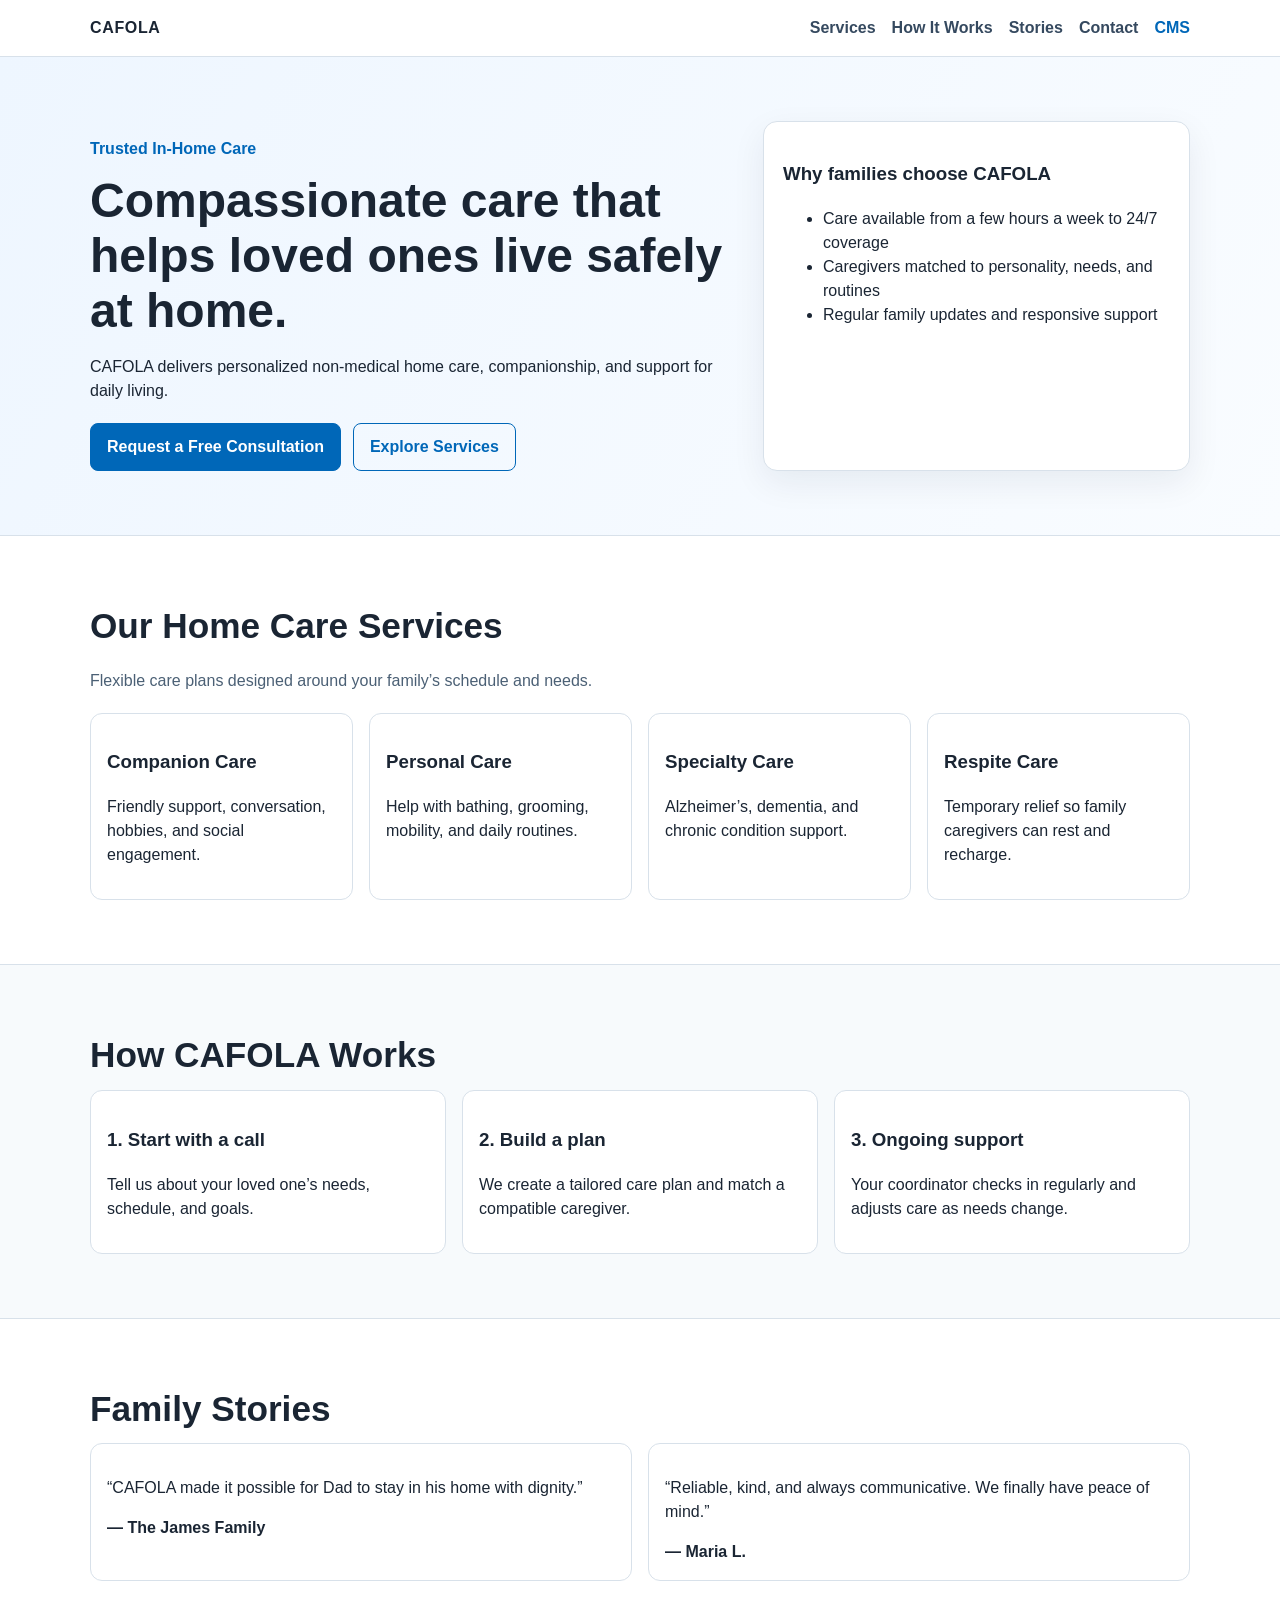
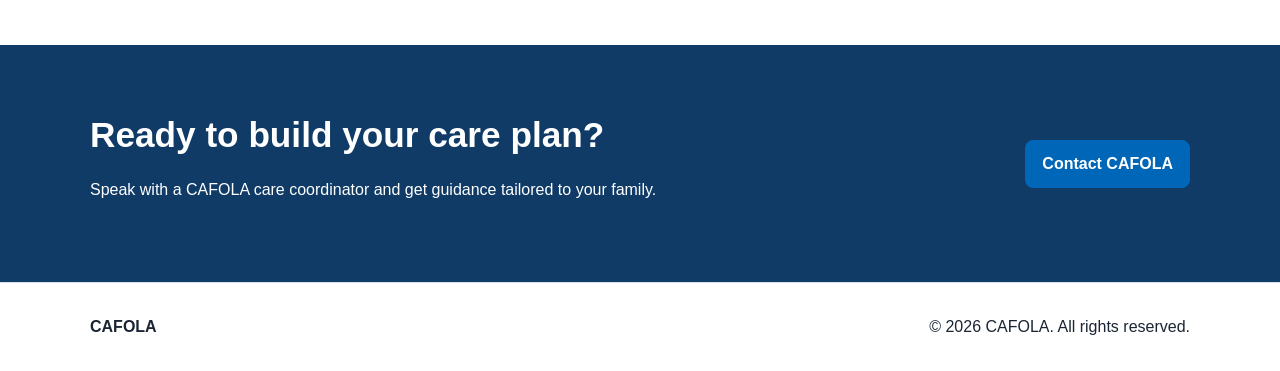
==== index.html @ 616df7af "Build CAFOLA site clone with browser-based custom CMS" ====
<!doctype html>
<html lang="en">
<head>
  <meta charset="UTF-8" />
  <meta name="viewport" content="width=device-width, initial-scale=1.0" />
  <title>CAFOLA | In-Home Senior Care</title>
  <link rel="stylesheet" href="styles.css" />
</head>
<body>
  <header class="site-header">
    <div class="container nav-wrap">
      <a class="brand" href="#">CAFOLA</a>
      <nav>
        <a href="#services">Services</a>
        <a href="#how">How It Works</a>
        <a href="#stories">Stories</a>
        <a href="#contact">Contact</a>
        <a class="admin-link" href="admin.html">CMS</a>
      </nav>
    </div>
  </header>

  <section class="hero">
    <div class="container hero-grid">
      <div>
        <p class="eyebrow" id="hero-eyebrow">Trusted In‑Home Care</p>
        <h1 id="hero-title">Compassionate care that helps loved ones live safely at home.</h1>
        <p id="hero-subtitle">CAFOLA delivers personalized non-medical home care, companionship, and support for daily living.</p>
        <div class="hero-actions">
          <a class="btn primary" href="#contact">Request a Free Consultation</a>
          <a class="btn" href="#services">Explore Services</a>
        </div>
      </div>
      <div class="hero-card">
        <h3>Why families choose CAFOLA</h3>
        <ul id="hero-bullets"></ul>
      </div>
    </div>
  </section>

  <section id="services" class="section container">
    <h2>Our Home Care Services</h2>
    <p class="section-intro">Flexible care plans designed around your family’s schedule and needs.</p>
    <div class="cards" id="services-grid"></div>
  </section>

  <section id="how" class="section alt">
    <div class="container">
      <h2>How CAFOLA Works</h2>
      <div class="steps" id="steps-grid"></div>
    </div>
  </section>

  <section id="stories" class="section container">
    <h2>Family Stories</h2>
    <div class="testimonials" id="testimonials-grid"></div>
  </section>

  <section id="contact" class="section cta">
    <div class="container cta-wrap">
      <div>
        <h2 id="cta-title">Ready to build your care plan?</h2>
        <p id="cta-subtitle">Speak with a CAFOLA care coordinator and get guidance tailored to your family.</p>
      </div>
      <a class="btn primary" href="mailto:hello@cafola.org">Contact CAFOLA</a>
    </div>
  </section>

  <footer class="site-footer">
    <div class="container footer-wrap">
      <strong>CAFOLA</strong>
      <p>© <span id="year"></span> CAFOLA. All rights reserved.</p>
    </div>
  </footer>

  <script src="app.js"></script>
</body>
</html>
---- styles.css ----
:root {
  --bg: #f7fafc;
  --ink: #1a2533;
  --brand: #0067b8;
  --brand-dark: #00487f;
  --card: #ffffff;
  --line: #d8e1ea;
}
* { box-sizing: border-box; }
body {
  margin: 0;
  font-family: Inter, Segoe UI, Roboto, Arial, sans-serif;
  color: var(--ink);
  background: #fff;
  line-height: 1.5;
}
.container { width: min(1100px, 92vw); margin: 0 auto; }
.site-header {
  border-bottom: 1px solid var(--line);
  background: #fff;
  position: sticky;
  top: 0;
  z-index: 10;
}
.nav-wrap { display: flex; justify-content: space-between; align-items: center; padding: 1rem 0; }
.brand { font-weight: 800; letter-spacing: .04em; text-decoration: none; color: var(--ink); }
nav { display: flex; gap: 1rem; }
nav a { color: #35495f; text-decoration: none; font-weight: 600; }
.admin-link { color: var(--brand); }
.hero {
  background: linear-gradient(120deg, #eef6ff, #f9fcff);
  border-bottom: 1px solid var(--line);
}
.hero-grid {
  display: grid;
  grid-template-columns: 1.2fr .8fr;
  gap: 2rem;
  padding: 4rem 0;
}
.eyebrow { color: var(--brand); font-weight: 700; margin-bottom: .75rem; }
h1 { font-size: clamp(2rem, 4vw, 3rem); margin: 0 0 .75rem; line-height: 1.15; }
.hero-actions { display: flex; gap: .75rem; margin-top: 1.25rem; flex-wrap: wrap; }
.btn {
  border: 1px solid var(--brand);
  border-radius: 8px;
  padding: .7rem 1rem;
  text-decoration: none;
  color: var(--brand);
  font-weight: 700;
}
.btn.primary { background: var(--brand); color: #fff; }
.hero-card {
  background: var(--card);
  border: 1px solid var(--line);
  border-radius: 14px;
  padding: 1.2rem;
  box-shadow: 0 12px 34px rgba(3, 33, 61, .07);
}
.section { padding: 4rem 0; }
.section h2 { margin: 0 0 .5rem; font-size: clamp(1.6rem, 3vw, 2.2rem); }
.section-intro { color: #4b6075; margin-bottom: 1.25rem; }
.cards, .steps, .testimonials {
  display: grid;
  gap: 1rem;
  grid-template-columns: repeat(auto-fit, minmax(220px, 1fr));
}
.card, .step, .testimonial {
  background: var(--card);
  border: 1px solid var(--line);
  border-radius: 12px;
  padding: 1rem;
}
.alt { background: var(--bg); border-top: 1px solid var(--line); border-bottom: 1px solid var(--line); }
.cta { background: #0f3b66; color: #fff; }
.cta-wrap { display: flex; justify-content: space-between; align-items: center; gap: 1.2rem; }
.site-footer { border-top: 1px solid var(--line); }
.footer-wrap { padding: 1rem 0; display: flex; justify-content: space-between; align-items: center; }

/* CMS */
.cms main { width: min(1100px, 94vw); margin: 1rem auto 2rem; }
.cms-grid { display: grid; grid-template-columns: 280px 1fr; gap: 1rem; }
.sidebar, .panel {
  border: 1px solid var(--line);
  border-radius: 12px;
  background: #fff;
  padding: 1rem;
}
.sidebar button, .panel button {
  border: 1px solid var(--line);
  padding: .5rem .75rem;
  border-radius: 8px;
  background: #fff;
  cursor: pointer;
}
.sidebar button.active { background: var(--brand); color: #fff; border-color: var(--brand); }
.list { margin-top: 1rem; display: grid; gap: .5rem; }
.item { border: 1px solid var(--line); border-radius: 8px; padding: .6rem; display: flex; justify-content: space-between; gap: .5rem; }
.form { display: grid; gap: .5rem; }
.form input, .form textarea {
  width: 100%;
  border: 1px solid var(--line);
  border-radius: 8px;
  padding: .55rem .65rem;
}
.actions { display: flex; gap: .5rem; margin-top: .5rem; }
@media (max-width: 860px) {
  .hero-grid, .cms-grid, .cta-wrap { grid-template-columns: 1fr; display: grid; }
  nav { flex-wrap: wrap; justify-content: flex-end; }
}
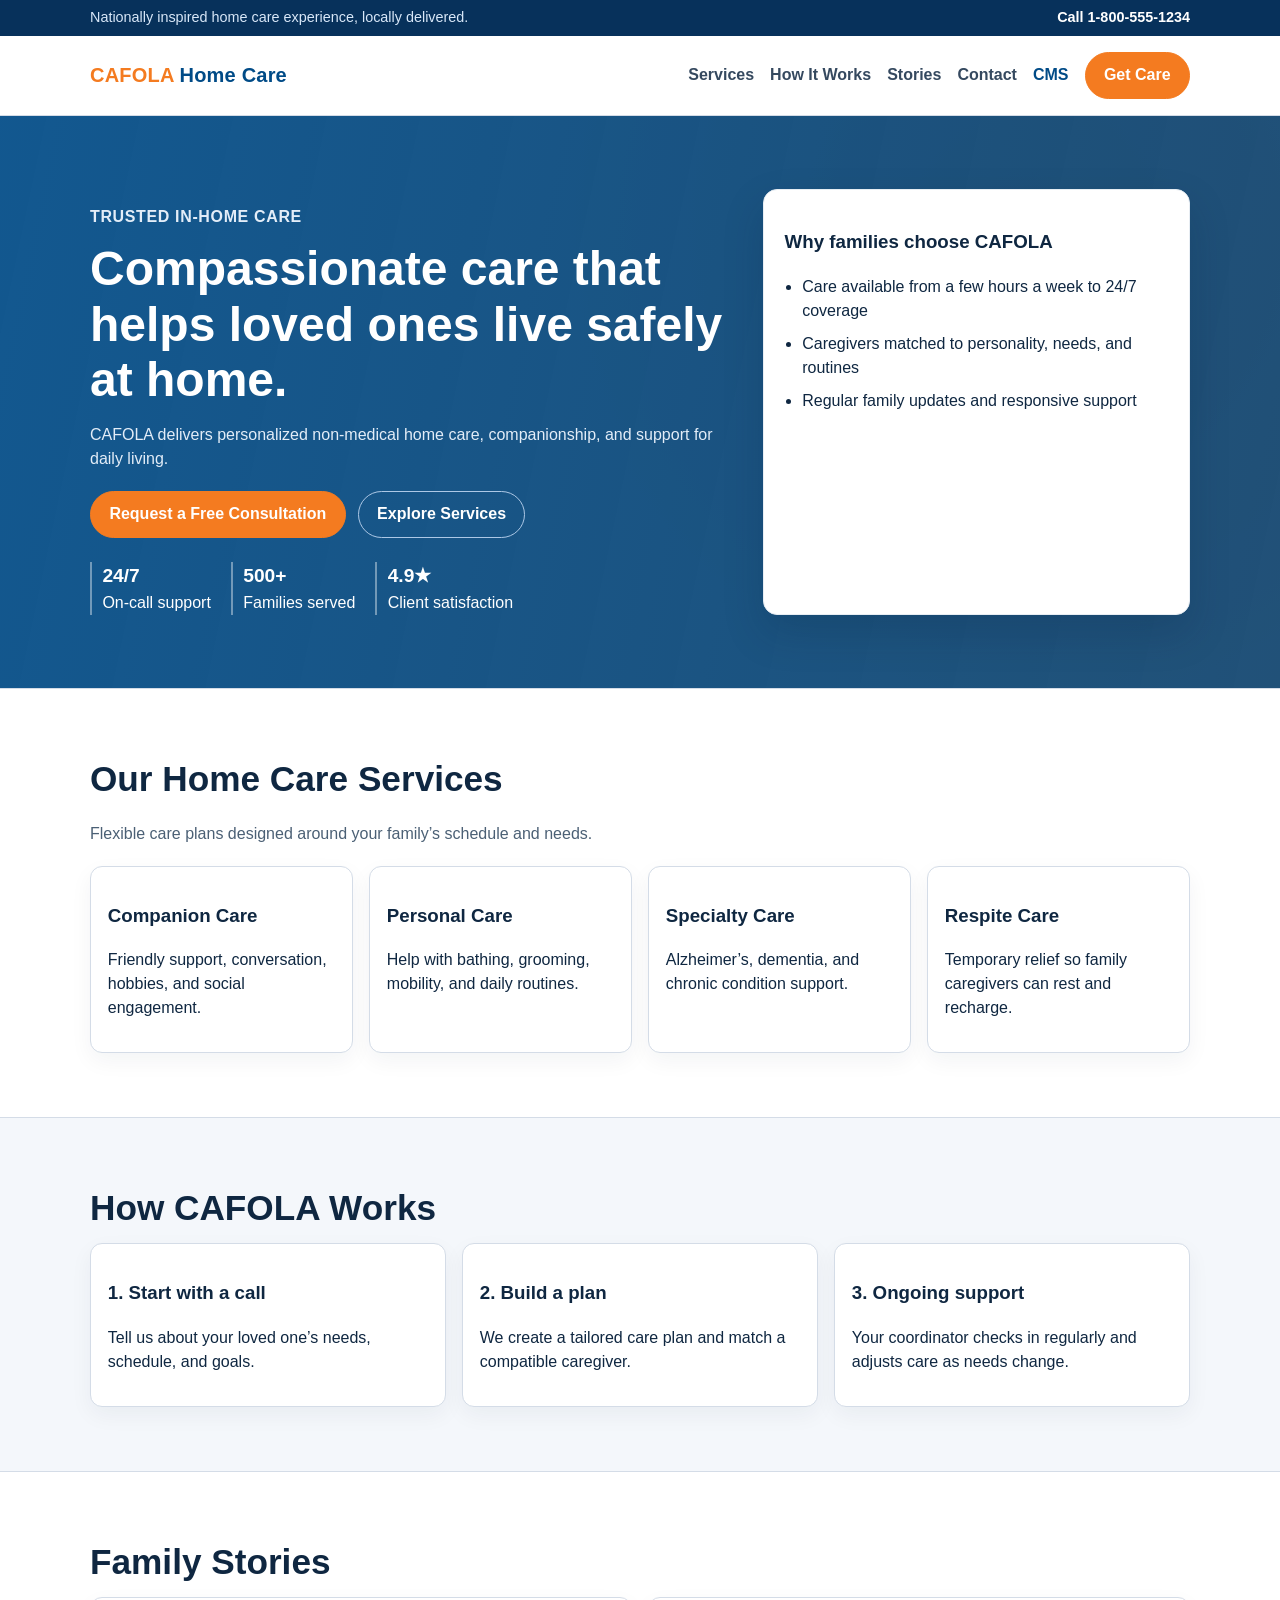
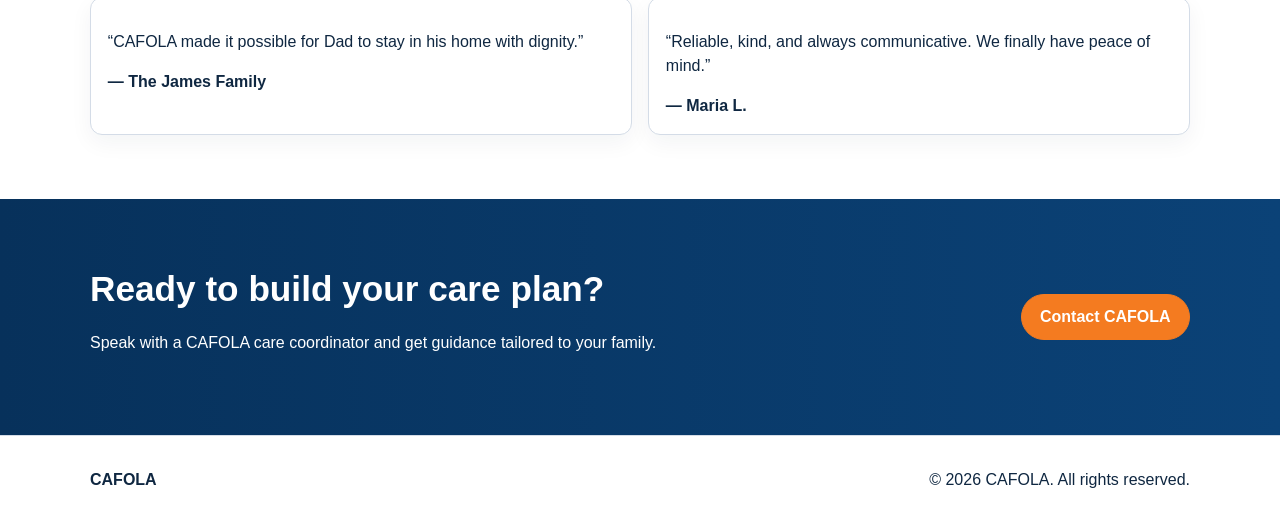
==== commit 6e69d6c7: "Refresh site styling to match blue-orange home care aesthetic" ====
--- a/index.html
+++ b/index.html
@@ -7,15 +7,22 @@
   <link rel="stylesheet" href="styles.css" />
 </head>
 <body>
+  <div class="utility-bar">
+    <div class="container utility-wrap">
+      <span>Nationally inspired home care experience, locally delivered.</span>
+      <a href="tel:+18005551234">Call 1-800-555-1234</a>
+    </div>
+  </div>
   <header class="site-header">
     <div class="container nav-wrap">
-      <a class="brand" href="#">CAFOLA</a>
+      <a class="brand" href="#"><span>CAFOLA</span> Home Care</a>
       <nav>
         <a href="#services">Services</a>
         <a href="#how">How It Works</a>
         <a href="#stories">Stories</a>
         <a href="#contact">Contact</a>
         <a class="admin-link" href="admin.html">CMS</a>
+        <a class="btn nav-cta" href="#contact">Get Care</a>
       </nav>
     </div>
   </header>
@@ -29,6 +36,11 @@
         <div class="hero-actions">
           <a class="btn primary" href="#contact">Request a Free Consultation</a>
           <a class="btn" href="#services">Explore Services</a>
+        </div>
+        <div class="hero-trust">
+          <div><strong>24/7</strong><span>On-call support</span></div>
+          <div><strong>500+</strong><span>Families served</span></div>
+          <div><strong>4.9★</strong><span>Client satisfaction</span></div>
         </div>
       </div>
       <div class="hero-card">
--- a/styles.css
+++ b/styles.css
@@ -1,60 +1,115 @@
 :root {
-  --bg: #f7fafc;
-  --ink: #1a2533;
-  --brand: #0067b8;
-  --brand-dark: #00487f;
+  --bg: #f4f7fb;
+  --ink: #0f2741;
+  --brand: #004b87;
+  --brand-dark: #003764;
+  --accent: #f47b20;
   --card: #ffffff;
-  --line: #d8e1ea;
+  --line: #d4dce7;
 }
 * { box-sizing: border-box; }
 body {
   margin: 0;
-  font-family: Inter, Segoe UI, Roboto, Arial, sans-serif;
+  font-family: "Source Sans Pro", "Segoe UI", Roboto, Arial, sans-serif;
   color: var(--ink);
   background: #fff;
   line-height: 1.5;
 }
 .container { width: min(1100px, 92vw); margin: 0 auto; }
+.utility-bar {
+  background: #07315b;
+  color: #d8e7f8;
+  font-size: .9rem;
+}
+.utility-wrap {
+  display: flex;
+  justify-content: space-between;
+  gap: 1rem;
+  padding: .45rem 0;
+}
+.utility-wrap a {
+  color: #fff;
+  font-weight: 700;
+  text-decoration: none;
+}
 .site-header {
   border-bottom: 1px solid var(--line);
-  background: #fff;
+  background: #ffffff;
   position: sticky;
   top: 0;
   z-index: 10;
 }
 .nav-wrap { display: flex; justify-content: space-between; align-items: center; padding: 1rem 0; }
-.brand { font-weight: 800; letter-spacing: .04em; text-decoration: none; color: var(--ink); }
-nav { display: flex; gap: 1rem; }
+.brand { font-weight: 800; letter-spacing: .01em; text-decoration: none; color: var(--brand); font-size: 1.25rem; }
+.brand span { color: var(--accent); }
+nav { display: flex; gap: 1rem; align-items: center; }
 nav a { color: #35495f; text-decoration: none; font-weight: 600; }
 .admin-link { color: var(--brand); }
 .hero {
-  background: linear-gradient(120deg, #eef6ff, #f9fcff);
+  background:
+    linear-gradient(102deg, rgba(0, 75, 135, .93), rgba(0, 55, 100, .87)),
+    radial-gradient(circle at 80% 20%, rgba(244, 123, 32, .18), transparent 46%);
   border-bottom: 1px solid var(--line);
+  color: #fff;
 }
 .hero-grid {
   display: grid;
   grid-template-columns: 1.2fr .8fr;
   gap: 2rem;
-  padding: 4rem 0;
+  padding: 4.6rem 0;
 }
-.eyebrow { color: var(--brand); font-weight: 700; margin-bottom: .75rem; }
+.eyebrow { color: #ffba87; font-weight: 700; margin-bottom: .75rem; text-transform: uppercase; letter-spacing: .04em; }
 h1 { font-size: clamp(2rem, 4vw, 3rem); margin: 0 0 .75rem; line-height: 1.15; }
+.hero p { color: #e3edf8; }
 .hero-actions { display: flex; gap: .75rem; margin-top: 1.25rem; flex-wrap: wrap; }
 .btn {
   border: 1px solid var(--brand);
-  border-radius: 8px;
-  padding: .7rem 1rem;
+  border-radius: 999px;
+  padding: .65rem 1.15rem;
   text-decoration: none;
   color: var(--brand);
   font-weight: 700;
+  transition: .2s ease;
+  display: inline-flex;
+  align-items: center;
+  justify-content: center;
 }
-.btn.primary { background: var(--brand); color: #fff; }
+.btn:hover { transform: translateY(-1px); }
+.btn.primary { background: var(--accent); color: #fff; border-color: var(--accent); }
+.hero .btn { border-color: #adc8e6; color: #fff; }
+.hero .btn.primary { border-color: var(--accent); }
+.nav-cta {
+  background: var(--accent);
+  border-color: var(--accent);
+  color: #fff;
+}
 .hero-card {
   background: var(--card);
-  border: 1px solid var(--line);
+  border: 1px solid #e7edf3;
   border-radius: 14px;
-  padding: 1.2rem;
-  box-shadow: 0 12px 34px rgba(3, 33, 61, .07);
+  padding: 1.2rem 1.3rem;
+  box-shadow: 0 18px 40px rgba(3, 33, 61, .18);
+  color: var(--ink);
+}
+.hero-card ul {
+  margin: 0;
+  padding-left: 1.1rem;
+  display: grid;
+  gap: .55rem;
+}
+.hero-trust {
+  display: flex;
+  flex-wrap: wrap;
+  gap: 1.25rem;
+  margin-top: 1.5rem;
+}
+.hero-trust div {
+  border-left: 2px solid rgba(255, 255, 255, .4);
+  padding-left: .65rem;
+}
+.hero-trust strong {
+  display: block;
+  font-size: 1.2rem;
 }
 .section { padding: 4rem 0; }
 .section h2 { margin: 0 0 .5rem; font-size: clamp(1.6rem, 3vw, 2.2rem); }
@@ -68,11 +123,13 @@
   background: var(--card);
   border: 1px solid var(--line);
   border-radius: 12px;
-  padding: 1rem;
+  padding: 1rem 1.05rem;
+  box-shadow: 0 8px 22px rgba(15, 39, 65, .05);
 }
 .alt { background: var(--bg); border-top: 1px solid var(--line); border-bottom: 1px solid var(--line); }
-.cta { background: #0f3b66; color: #fff; }
+.cta { background: linear-gradient(90deg, #07315b, #0b4277); color: #fff; }
 .cta-wrap { display: flex; justify-content: space-between; align-items: center; gap: 1.2rem; }
+.cta .btn.primary { background: var(--accent); border-color: var(--accent); }
 .site-footer { border-top: 1px solid var(--line); }
 .footer-wrap { padding: 1rem 0; display: flex; justify-content: space-between; align-items: center; }
 
@@ -105,5 +162,6 @@
 .actions { display: flex; gap: .5rem; margin-top: .5rem; }
 @media (max-width: 860px) {
   .hero-grid, .cms-grid, .cta-wrap { grid-template-columns: 1fr; display: grid; }
+  .utility-wrap { flex-direction: column; align-items: flex-start; }
   nav { flex-wrap: wrap; justify-content: flex-end; }
 }
